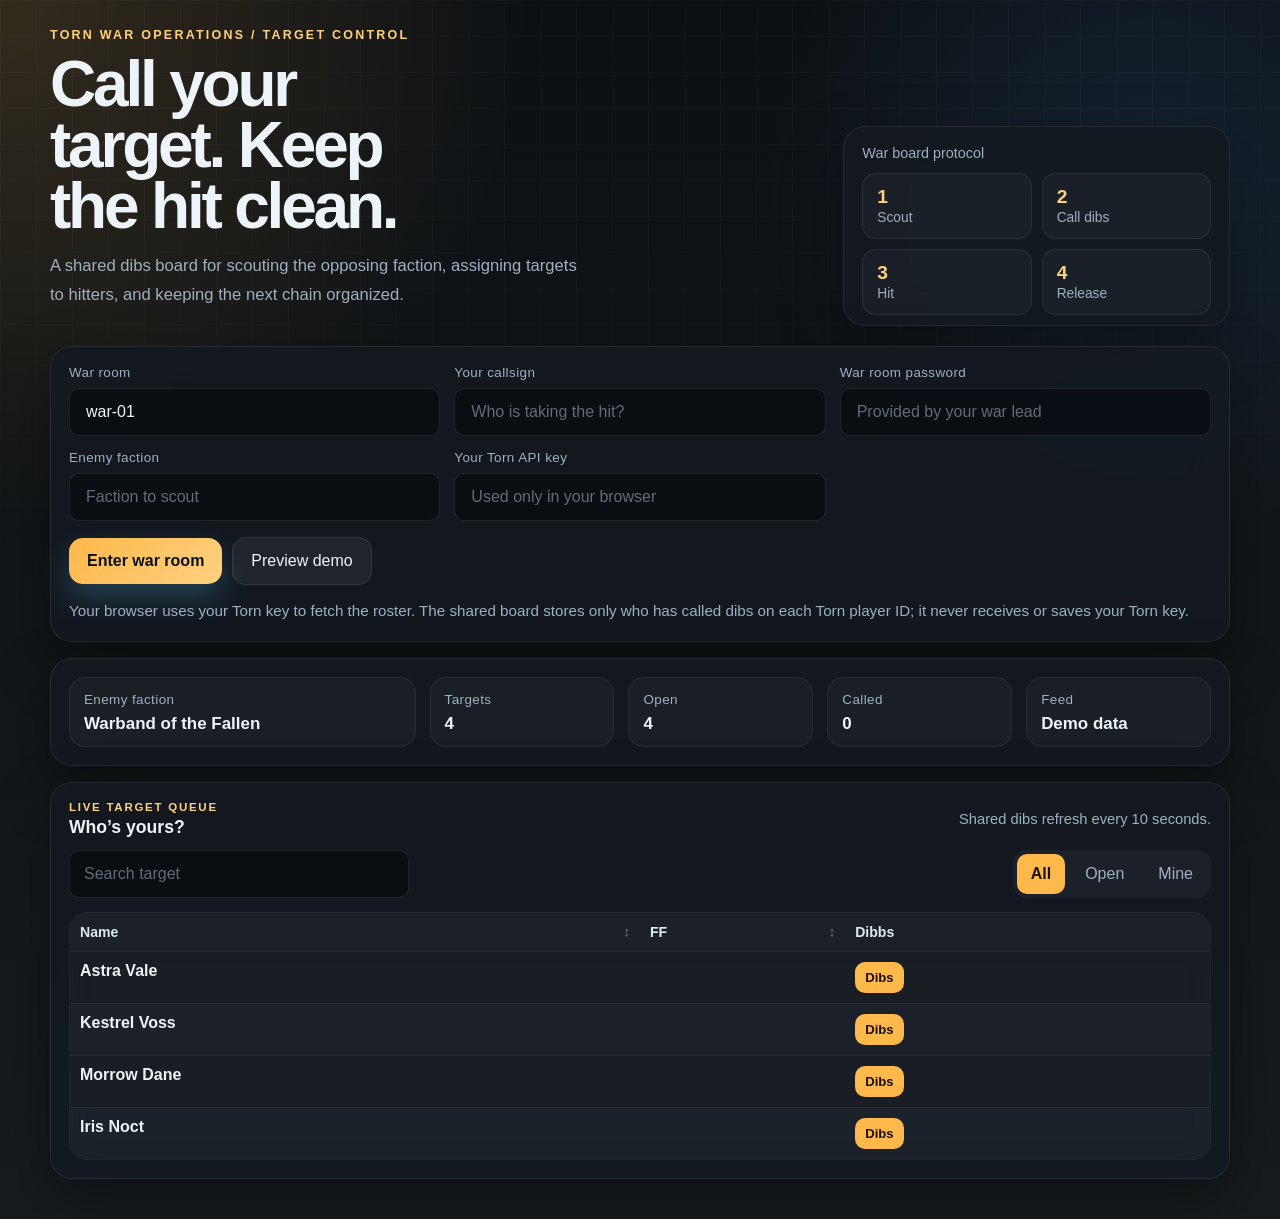
==== index.html @ bb47f4e5 "refactor: remove ultrawide layout support and clean up related styles for improved UI" ====
<!doctype html>
<html lang="en">
<head>
  <meta charset="utf-8">
  <meta name="viewport" content="width=device-width, initial-scale=1">
  <meta name="description" content="A war target dibs board for Torn faction operations.">
  <title>Dibbs | War Target Board</title>
  <link rel="stylesheet" href="styles.css">
</head>
<body>
  <div class="shell">
    <header class="hero">
      <div>
        <p class="eyebrow">Torn war operations / target control</p>
        <h1>Call your target. Keep the hit clean.</h1>
        <p class="lede">
          A shared dibs board for scouting the opposing faction, assigning targets to hitters,
          and keeping the next chain organized.
        </p>
      </div>
      <div class="hero-card">
        <div class="hero-card-label">War board protocol</div>
        <ul>
          <li><strong>1</strong><span>Scout</span></li>
          <li><strong>2</strong><span>Call dibs</span></li>
          <li><strong>3</strong><span>Hit</span></li>
          <li><strong>4</strong><span>Release</span></li>
        </ul>
      </div>
    </header>

    <main>
      <section class="panel controls">
        <form id="faction-form" class="form-grid">
          <label>
            <span>War room</span>
            <input id="room-slug" name="roomSlug" type="text" placeholder="war-01" required>
          </label>
          <label>
            <span>Your callsign</span>
            <input id="callsign" name="callsign" type="text" placeholder="Who is taking the hit?" maxlength="24">
          </label>

          <label>
            <span>War room password</span>
            <input id="room-password" name="roomPassword" type="password" placeholder="Provided by your war lead" autocomplete="current-password">
          </label>
          <label>
            <span>Enemy faction</span>
            <input id="faction-name" name="factionName" type="text" placeholder="Faction to scout" required>
          </label>
          <label>
            <span>Your Torn API key</span>
            <input id="api-key" name="apiKey" type="password" placeholder="Used only in your browser" autocomplete="off" required>
          </label>

          <div class="button-row">
            <button type="submit" class="primary">Enter war room</button>
            <button type="button" id="demo-button" class="secondary">Preview demo</button>
          </div>
        </form>

        <p class="note">
          Your browser uses your Torn key to fetch the roster. The shared board stores only who has
          called dibs on each Torn player ID; it never receives or saves your Torn key.
        </p>
      </section>

      <section class="panel status-strip">
        <div><span class="label">Enemy faction</span><strong id="faction-title">Warband of the Fallen</strong></div>
        <div><span class="label">Targets</span><strong id="member-count">0</strong></div>
        <div><span class="label">Open</span><strong id="open-count">0</strong></div>
        <div><span class="label">Called</span><strong id="claimed-count">0</strong></div>
        <div><span class="label">Feed</span><strong id="data-source">Demo war room</strong></div>
      </section>

      <section class="panel table-panel">
        <div class="table-toolbar">
          <div>
            <p class="section-kicker">Live target queue</p>
            <h2>Who’s yours?</h2>
          </div>
          <span id="message" class="message">Shared dibs refresh every 10 seconds.</span>
        </div>

        <div class="queue-tools">
          <label class="search-field">
            <span class="sr-only">Search targets</span>
            <input id="target-search" type="search" placeholder="Search target">
          </label>
          <div class="filter-group" role="group" aria-label="Target filter">
            <button type="button" class="filter-button active" data-filter="all">All</button>
            <button type="button" class="filter-button" data-filter="open">Open</button>
            <button type="button" class="filter-button" data-filter="mine">Mine</button>
          </div>
        </div>

        <div class="table-wrap">
          <table>
            <thead>
              <tr>
                <th scope="col" aria-sort="none"><button type="button" class="sort-button" data-sort-key="name">Name</button></th>
                <th scope="col" aria-sort="none"><button type="button" class="sort-button" data-sort-key="fairFight">FF</button></th>
                <th scope="col">Dibbs</th>
              </tr>
            </thead>
            <tbody id="member-body">
              <tr class="empty-row">
                <td colspan="3">No targets loaded yet.</td>
              </tr>
            </tbody>
          </table>
        </div>
      </section>
    </main>
  </div>

  <script src="script.js"></script>
</body>
</html>
---- styles.css ----
:root {
  color-scheme: dark;
  --bg: #101418;
  --bg-soft: #151b22;
  --panel: rgba(20, 26, 33, 0.92);
  --panel-border: rgba(255, 255, 255, 0.08);
  --text: #ecf3f9;
  --muted: #9fb0bf;
  --accent: #ffb84a;
  --accent-strong: #ffd080;
  --good: #46cc71;
  --bad: #e74c3c;
  --warn: #f3a81f;
  --blue: #70b8ff;
  --yellow: #f4d03f;
  --row: rgba(255, 255, 255, 0.04);
  --shadow: 0 24px 60px rgba(0, 0, 0, 0.35);
}

* {
  box-sizing: border-box;
}

html,
body {
  margin: 0;
  min-height: 100%;
}

body {
  font-family: "Trebuchet MS", "Segoe UI", sans-serif;
  color: var(--text);
  background:
    radial-gradient(circle at top left, rgba(255, 184, 74, 0.16), transparent 30%),
    radial-gradient(circle at 90% 15%, rgba(78, 163, 255, 0.12), transparent 25%),
    linear-gradient(180deg, #0c1014 0%, #171b1d 100%);
}

body::before {
  content: "";
  position: fixed;
  inset: 0;
  background-image: linear-gradient(rgba(255, 255, 255, 0.03) 1px, transparent 1px), linear-gradient(90deg, rgba(255, 255, 255, 0.03) 1px, transparent 1px);
  background-size: 36px 36px;
  mask-image: linear-gradient(180deg, rgba(0, 0, 0, 0.8), transparent 90%);
  pointer-events: none;
}

.shell {
  width: min(1180px, calc(100% - 32px));
  margin: 0 auto;
  padding: 28px 0 40px;
  position: relative;
}

.hero {
  display: grid;
  grid-template-columns: minmax(0, 1.6fr) minmax(280px, 0.8fr);
  gap: 20px;
  align-items: stretch;
  margin-bottom: 20px;
}

.eyebrow {
  margin: 0 0 12px;
  text-transform: uppercase;
  letter-spacing: 0.18em;
  color: var(--accent-strong);
  font-size: 0.78rem;
  font-weight: 700;
}

h1,
h2,
p {
  margin-top: 0;
}

h1 {
  font-size: clamp(2.4rem, 5vw, 4.5rem);
  line-height: 0.95;
  letter-spacing: -0.05em;
  margin-bottom: 16px;
  max-width: 11ch;
}

.lede {
  max-width: 58ch;
  color: var(--muted);
  font-size: 1.04rem;
  line-height: 1.7;
}

.panel,
.hero-card {
  background: var(--panel);
  border: 1px solid var(--panel-border);
  border-radius: 22px;
  box-shadow: var(--shadow);
  backdrop-filter: blur(20px);
}

.hero-card {
  padding: 18px 18px 10px;
  align-self: end;
}

.hero-card-label {
  color: var(--muted);
  font-size: 0.9rem;
  margin-bottom: 12px;
}

.hero-card ul {
  list-style: none;
  padding: 0;
  margin: 0;
  display: grid;
  grid-template-columns: repeat(2, minmax(0, 1fr));
  gap: 10px;
}

.hero-card li,
.status-strip strong,
table th,
table td,
.label,
.message,
.note {
  font-feature-settings: "tnum" 1, "ss01" 1;
}

.hero-card li {
  border: 1px solid rgba(255, 255, 255, 0.08);
  border-radius: 14px;
  padding: 12px 14px;
  color: var(--text);
  background: rgba(255, 255, 255, 0.03);
}

.hero-card li strong {
  display: block;
  color: var(--accent-strong);
  font-size: 1.2rem;
}

.hero-card li span {
  color: var(--muted);
  font-size: 0.86rem;
}

main {
  display: grid;
  gap: 16px;
  min-width: 0;
}

main > * {
  min-width: 0;
}

.controls,
.status-strip,
.table-panel {
  padding: 18px;
}

.form-grid {
  display: grid;
  grid-template-columns: repeat(3, minmax(0, 1fr));
  gap: 14px;
  align-items: end;
}

.form-grid > label {
  min-width: 0;
}

label {
  display: grid;
  gap: 8px;
}

label span,
.label {
  color: var(--muted);
  font-size: 0.84rem;
  letter-spacing: 0.03em;
}

input,
button {
  font: inherit;
}

input {
  width: 100%;
  min-width: 0;
  height: 48px;
  padding: 14px 16px;
  border-radius: 10px;
  border: 1px solid rgba(255, 255, 255, 0.09);
  background: rgba(7, 10, 14, 0.65);
  color: var(--text);
  outline: none;
  transition: border-color 0.18s ease, background 0.18s ease, box-shadow 0.18s ease;
}

input:focus {
  border-color: rgba(255, 184, 74, 0.75);
  background: rgba(7, 10, 14, 0.9);
  box-shadow: 0 0 0 4px rgba(255, 184, 74, 0.14);
}

input::placeholder {
  color: rgba(159, 176, 191, 0.58);
}

.button-row {
  display: flex;
  grid-column: 1 / -1;
  gap: 10px;
  flex-wrap: wrap;
  align-items: center;
  padding-top: 2px;
}

.toggle-row {
  display: inline-flex;
  align-items: center;
  gap: 10px;
  padding: 13px 14px;
  border-radius: 14px;
  border: 1px solid rgba(255, 255, 255, 0.08);
  background: rgba(255, 255, 255, 0.04);
  color: var(--text);
  cursor: pointer;
  user-select: none;
}

.toggle-row input {
  width: 18px;
  height: 18px;
  margin: 0;
  accent-color: var(--accent-strong);
  box-shadow: none;
}

button {
  border: 0;
  border-radius: 14px;
  padding: 14px 18px;
  cursor: pointer;
  transition: transform 0.18s ease, box-shadow 0.18s ease, background 0.18s ease;
}

button:hover {
  transform: translateY(-1px);
}

.primary {
  color: #07121a;
  background: linear-gradient(135deg, var(--accent), var(--accent-strong));
  box-shadow: 0 14px 28px rgba(90, 200, 250, 0.22);
  font-weight: 700;
}

.secondary {
  color: var(--text);
  background: rgba(255, 255, 255, 0.06);
  border: 1px solid rgba(255, 255, 255, 0.08);
}

.note {
  margin: 14px 0 0;
  color: var(--muted);
  line-height: 1.6;
  font-size: 0.95rem;
}

.status-strip {
  display: grid;
  grid-template-columns: 1.5fr repeat(4, minmax(0, 0.8fr));
  gap: 14px;
}

.status-strip > div {
  padding: 12px 14px;
  border-radius: 16px;
  background: rgba(255, 255, 255, 0.03);
  border: 1px solid rgba(255, 255, 255, 0.06);
}

.status-strip strong {
  display: block;
  margin-top: 6px;
  font-size: 1.06rem;
  overflow-wrap: anywhere;
}

.table-toolbar {
  display: flex;
  justify-content: space-between;
  align-items: center;
  gap: 14px;
  margin-bottom: 12px;
}

.table-toolbar h2 {
  margin-bottom: 0;
  font-size: 1.1rem;
}

.section-kicker {
  margin: 0 0 4px;
  color: var(--accent-strong);
  font-size: 0.72rem;
  font-weight: 700;
  letter-spacing: 0.15em;
  text-transform: uppercase;
}

.queue-tools {
  display: flex;
  justify-content: space-between;
  gap: 14px;
  margin-bottom: 14px;
}

.search-field {
  width: min(340px, 100%);
}

.search-field input {
  padding: 11px 14px;
}

.filter-group {
  display: flex;
  gap: 6px;
  padding: 4px;
  border-radius: 14px;
  background: rgba(255, 255, 255, 0.04);
}

.filter-button {
  padding: 9px 14px;
  border-radius: 10px;
  color: var(--muted);
  background: transparent;
}

.filter-button.active {
  color: #17110a;
  background: var(--accent);
  font-weight: 700;
}

.message {
  color: var(--muted);
  font-size: 0.92rem;
}

.table-wrap {
  overflow: auto;
  border-radius: 18px;
  border: 1px solid rgba(255, 255, 255, 0.06);
}

table {
  width: 100%;
  border-collapse: collapse;
  min-width: 400px;
  table-layout: fixed;
}

table th:nth-child(1),
table td:nth-child(1) {
  width: 50%;
}

table th:nth-child(2),
table td:nth-child(2) {
  width: 18%;
}

table th:nth-child(3),
table td:nth-child(3) {
  width: 32%;
}

thead th {
  text-align: left;
  background: rgba(255, 255, 255, 0.04);
  color: #dfe9f1;
  font-size: 0.88rem;
  padding: 11px 10px;
  position: sticky;
  top: 0;
  z-index: 1;
}

.sort-button {
  width: 100%;
  display: inline-flex;
  align-items: center;
  justify-content: space-between;
  gap: 8px;
  padding: 0;
  border: 0;
  background: transparent;
  color: inherit;
  font: inherit;
  font-weight: inherit;
  cursor: pointer;
}

.sort-button::after {
  content: "\2195";
  font-size: 0.82rem;
  color: rgba(223, 233, 241, 0.45);
}

.sort-button[data-direction="asc"]::after {
  content: "\2191";
  color: var(--accent-strong);
}

.sort-button[data-direction="desc"]::after {
  content: "\2193";
  color: var(--accent-strong);
}

.sort-button:focus-visible {
  outline: 2px solid rgba(132, 220, 255, 0.7);
  outline-offset: 2px;
  border-radius: 8px;
}

tbody tr {
  background: rgba(255, 255, 255, 0.02);
}

tbody tr:nth-child(even) {
  background: var(--row);
}

tbody tr.is-claimed {
  background: rgba(255, 184, 74, 0.07);
}

tbody td {
  padding: 10px;
  border-top: 1px solid rgba(255, 255, 255, 0.05);
  vertical-align: top;
}

.dibs-button,
.release-button {
  padding: 8px 10px;
  border-radius: 10px;
  font-size: 0.82rem;
  font-weight: 700;
}

.dibs-button {
  color: #17110a;
  background: var(--accent);
}

.release-button {
  margin-top: 6px;
  padding: 5px 7px;
  color: var(--muted);
  background: rgba(255, 255, 255, 0.08);
}

.claim-state {
  min-width: 0;
}

.claim-state strong,
.claim-state small {
  display: block;
}

.claim-state strong {
  color: var(--accent-strong);
  font-size: 0.88rem;
}

.claim-state small {
  margin-top: 3px;
  color: var(--muted);
  font-size: 0.74rem;
}

.sr-only {
  position: absolute;
  width: 1px;
  height: 1px;
  padding: 0;
  margin: -1px;
  overflow: hidden;
  clip: rect(0, 0, 0, 0);
  white-space: nowrap;
  border: 0;
}

.status-badge,
.revive-badge {
  display: inline-flex;
  align-items: center;
  gap: 8px;
  border-radius: 999px;
  padding: 7px 10px;
  font-size: 0.86rem;
  font-weight: 700;
}

.status-badge::before,
.revive-badge::before {
  content: "";
  width: 9px;
  height: 9px;
  border-radius: 50%;
  background: currentColor;
}

.status-green {
  color: var(--good);
}

.status-red {
  color: var(--bad);
}

.status-blue {
  color: var(--blue);
}

.status-orange {
  color: var(--warn);
}

.status-yellow {
  color: var(--yellow);
}

.status-default {
  color: var(--text);
}

.revive-yes {
  color: var(--good);
}

.empty-row td {
  text-align: center;
  color: var(--muted);
  padding: 28px 16px;
}

@media (max-width: 920px) {
  .hero,
  .form-grid,
  .status-strip {
    grid-template-columns: 1fr;
  }

  h1 {
    max-width: none;
  }

  .table-toolbar {
    align-items: flex-start;
    flex-direction: column;
  }

  .status-strip {
    grid-template-columns: repeat(2, minmax(0, 1fr));
  }
}

@media (max-width: 640px) {
  .shell {
    width: min(100% - 20px, 1180px);
    padding-top: 18px;
  }

  .controls,
  .status-strip,
  .table-panel,
  .hero-card {
    border-radius: 18px;
  }

  .queue-tools {
    align-items: stretch;
    flex-direction: column;
  }

  .search-field {
    width: 100%;
  }

  .filter-group {
    justify-content: stretch;
  }

  .filter-button {
    flex: 1;
  }
}
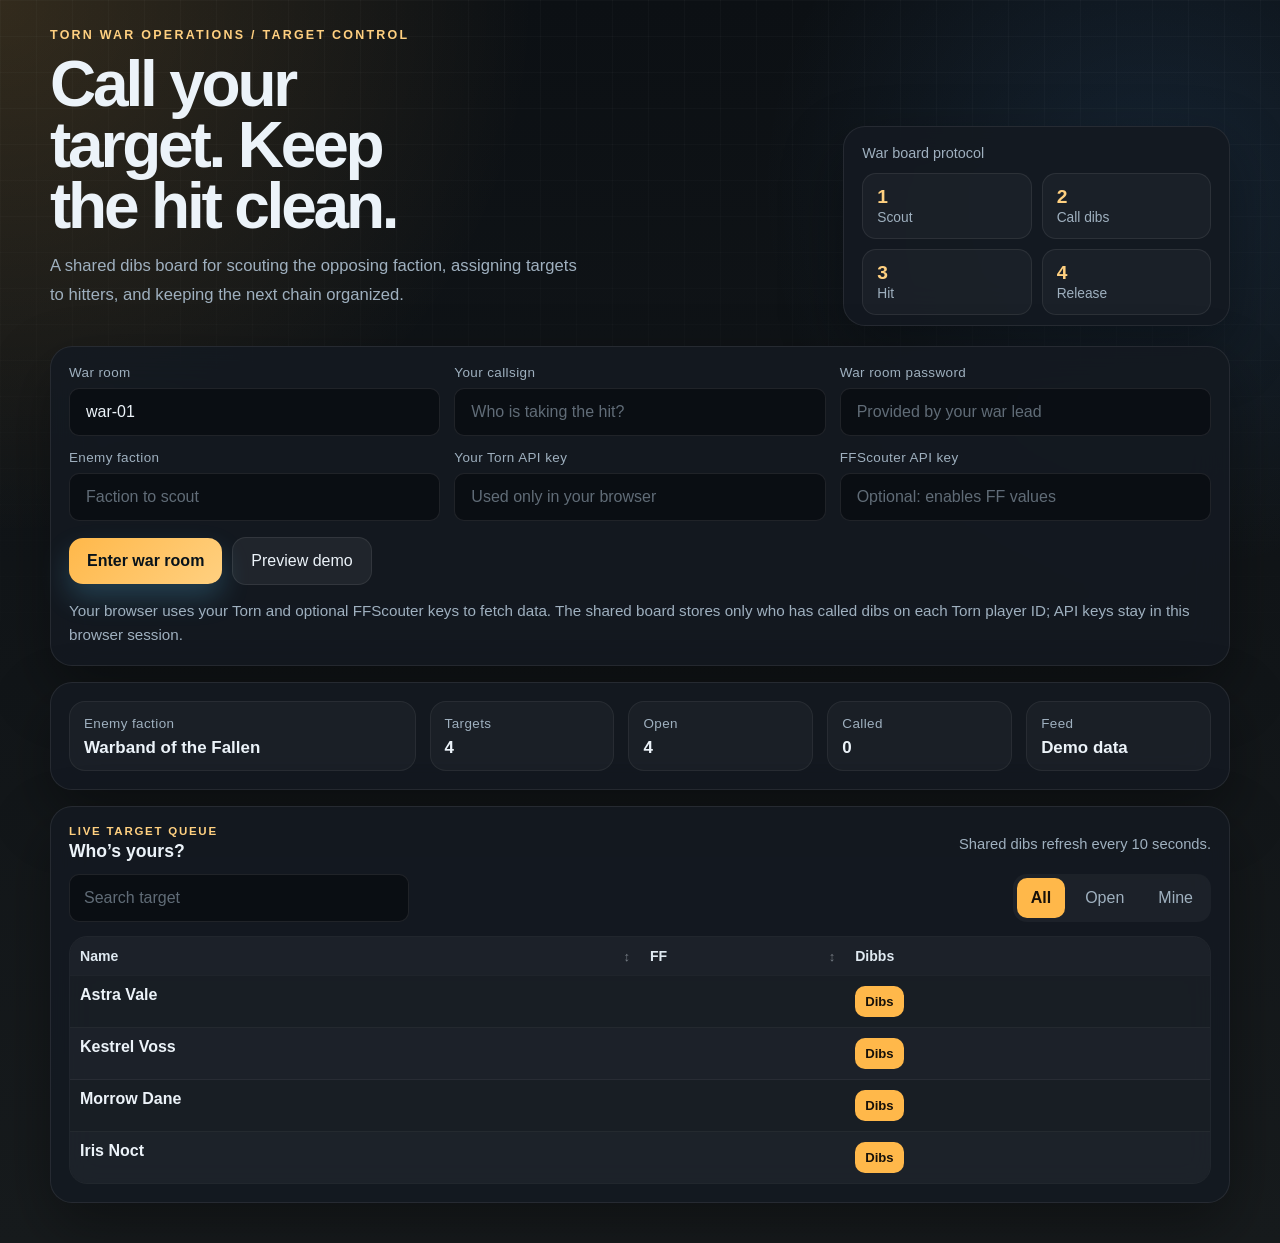
==== commit fd9e13cc: "feat: add FFScouter API key input and session storage for room context" ====
--- a/index.html
+++ b/index.html
@@ -53,6 +53,10 @@
             <span>Your Torn API key</span>
             <input id="api-key" name="apiKey" type="password" placeholder="Used only in your browser" autocomplete="off" required>
           </label>
+          <label>
+            <span>FFScouter API key</span>
+            <input id="ffscouter-api-key" name="ffscouterApiKey" type="password" placeholder="Optional: enables FF values" autocomplete="off">
+          </label>
 
           <div class="button-row">
             <button type="submit" class="primary">Enter war room</button>
@@ -61,8 +65,8 @@
         </form>
 
         <p class="note">
-          Your browser uses your Torn key to fetch the roster. The shared board stores only who has
-          called dibs on each Torn player ID; it never receives or saves your Torn key.
+          Your browser uses your Torn and optional FFScouter keys to fetch data. The shared board stores
+          only who has called dibs on each Torn player ID; API keys stay in this browser session.
         </p>
       </section>
 
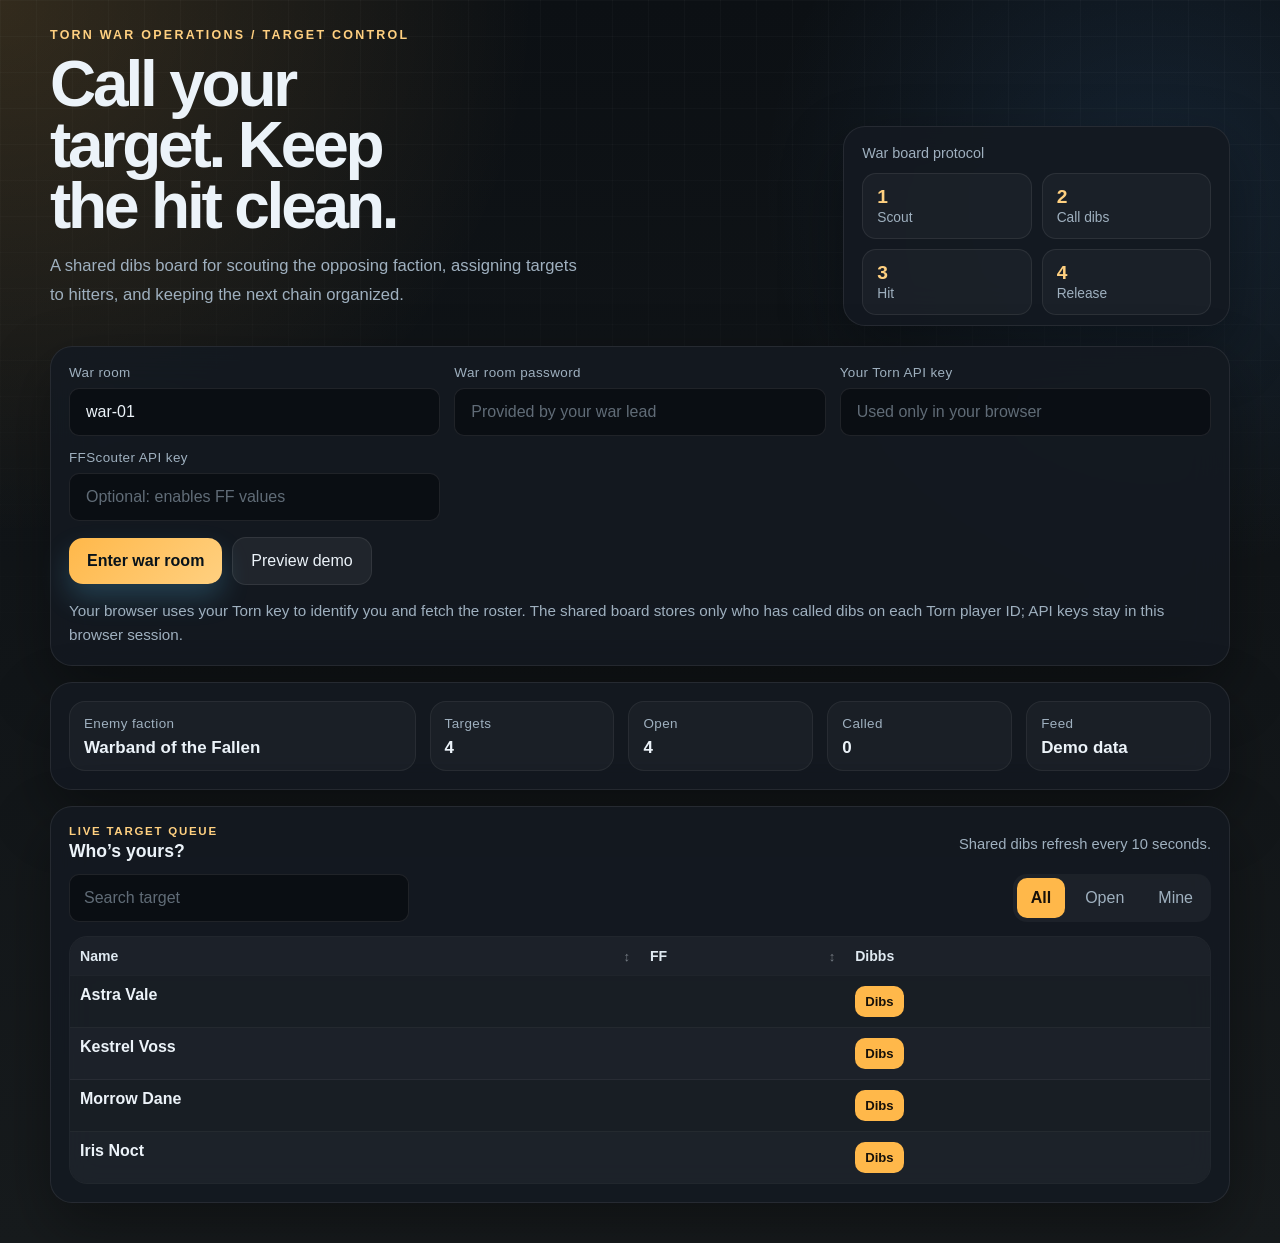
==== commit 3667f229: "refactor: streamline form inputs by removing callsign and faction name fields for cleaner UI" ====
--- a/index.html
+++ b/index.html
@@ -37,17 +37,8 @@
             <input id="room-slug" name="roomSlug" type="text" placeholder="war-01" required>
           </label>
           <label>
-            <span>Your callsign</span>
-            <input id="callsign" name="callsign" type="text" placeholder="Who is taking the hit?" maxlength="24">
-          </label>
-
-          <label>
             <span>War room password</span>
             <input id="room-password" name="roomPassword" type="password" placeholder="Provided by your war lead" autocomplete="current-password">
-          </label>
-          <label>
-            <span>Enemy faction</span>
-            <input id="faction-name" name="factionName" type="text" placeholder="Faction to scout" required>
           </label>
           <label>
             <span>Your Torn API key</span>
@@ -65,7 +56,7 @@
         </form>
 
         <p class="note">
-          Your browser uses your Torn and optional FFScouter keys to fetch data. The shared board stores
+          Your browser uses your Torn key to identify you and fetch the roster. The shared board stores
           only who has called dibs on each Torn player ID; API keys stay in this browser session.
         </p>
       </section>
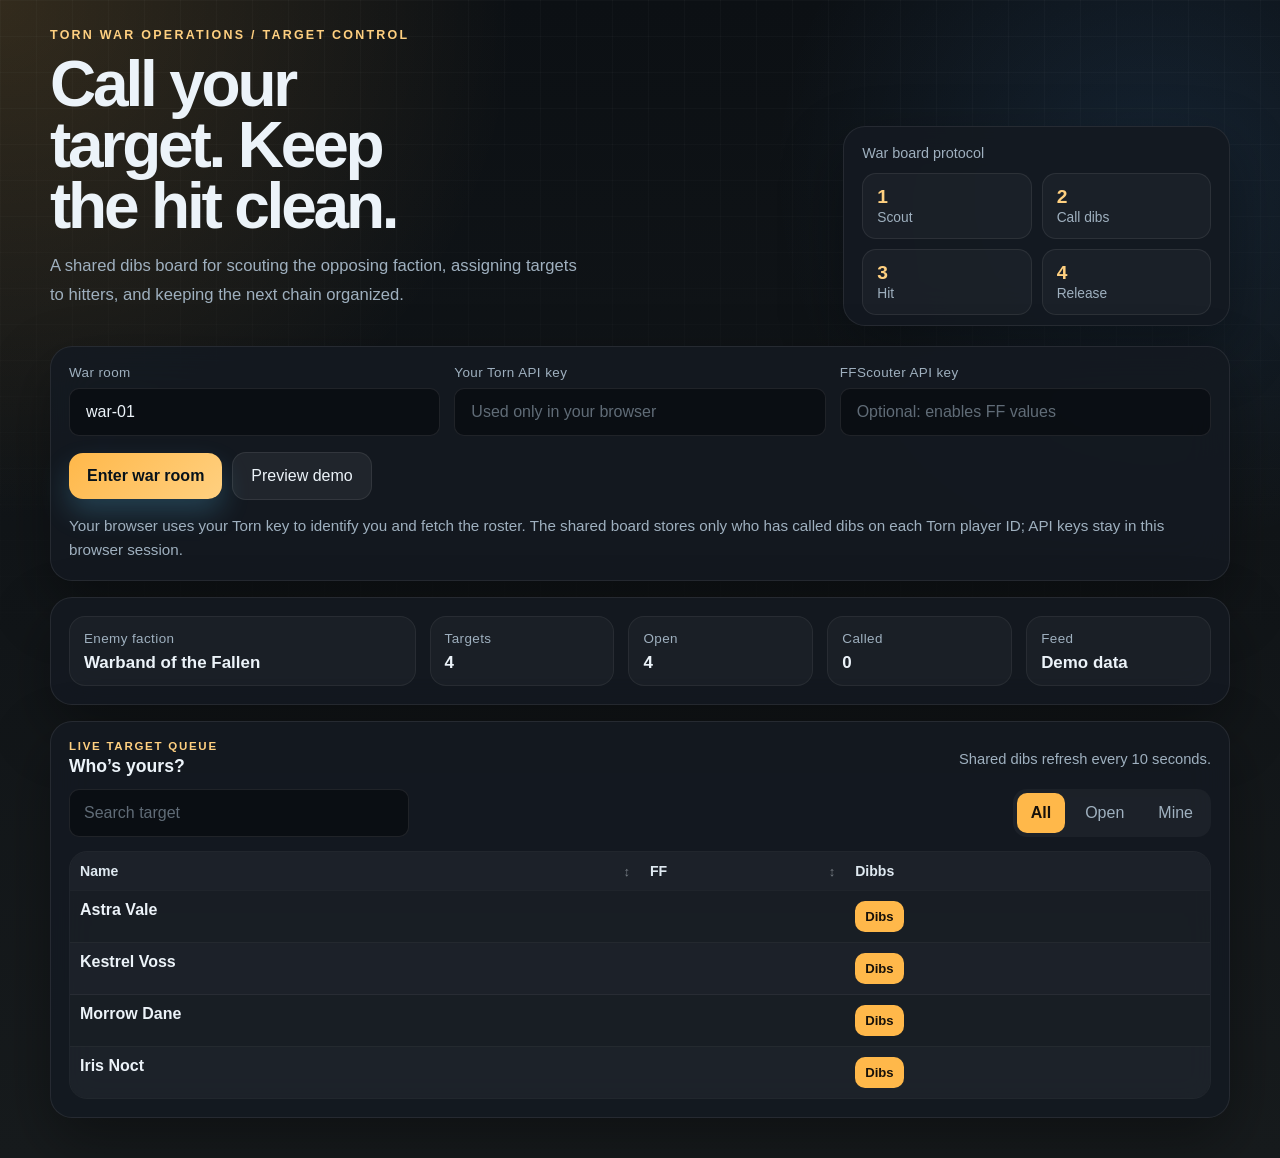
==== commit a22aadcb: "refactor: remove room password input and related logic for simplified access" ====
--- a/index.html
+++ b/index.html
@@ -35,10 +35,6 @@
           <label>
             <span>War room</span>
             <input id="room-slug" name="roomSlug" type="text" placeholder="war-01" required>
-          </label>
-          <label>
-            <span>War room password</span>
-            <input id="room-password" name="roomPassword" type="password" placeholder="Provided by your war lead" autocomplete="current-password">
           </label>
           <label>
             <span>Your Torn API key</span>
@@ -110,6 +106,6 @@
     </main>
   </div>
 
-  <script src="script.js"></script>
+  <script src="script.js?v=20260818"></script>
 </body>
 </html>
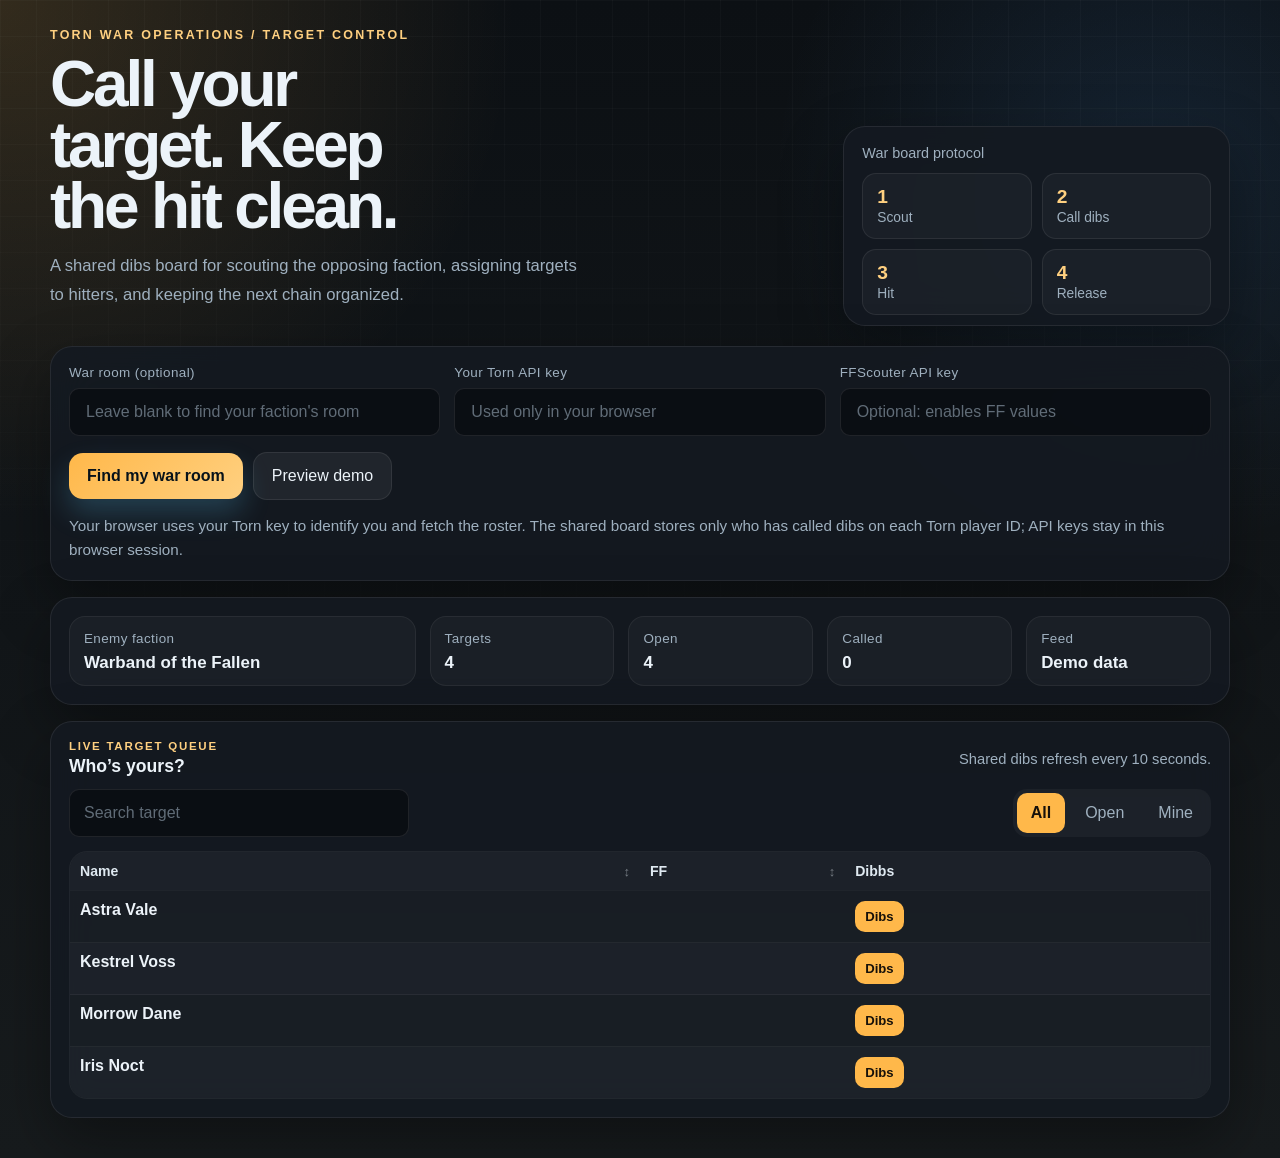
==== commit 36b69101: "refactor: update war room input to be optional and adjust related messaging" ====
--- a/index.html
+++ b/index.html
@@ -33,8 +33,8 @@
       <section class="panel controls">
         <form id="faction-form" class="form-grid">
           <label>
-            <span>War room</span>
-            <input id="room-slug" name="roomSlug" type="text" placeholder="war-01" required>
+            <span>War room (optional)</span>
+            <input id="room-slug" name="roomSlug" type="text" placeholder="Leave blank to find your faction's room">
           </label>
           <label>
             <span>Your Torn API key</span>
@@ -46,7 +46,7 @@
           </label>
 
           <div class="button-row">
-            <button type="submit" class="primary">Enter war room</button>
+            <button type="submit" class="primary">Find my war room</button>
             <button type="button" id="demo-button" class="secondary">Preview demo</button>
           </div>
         </form>
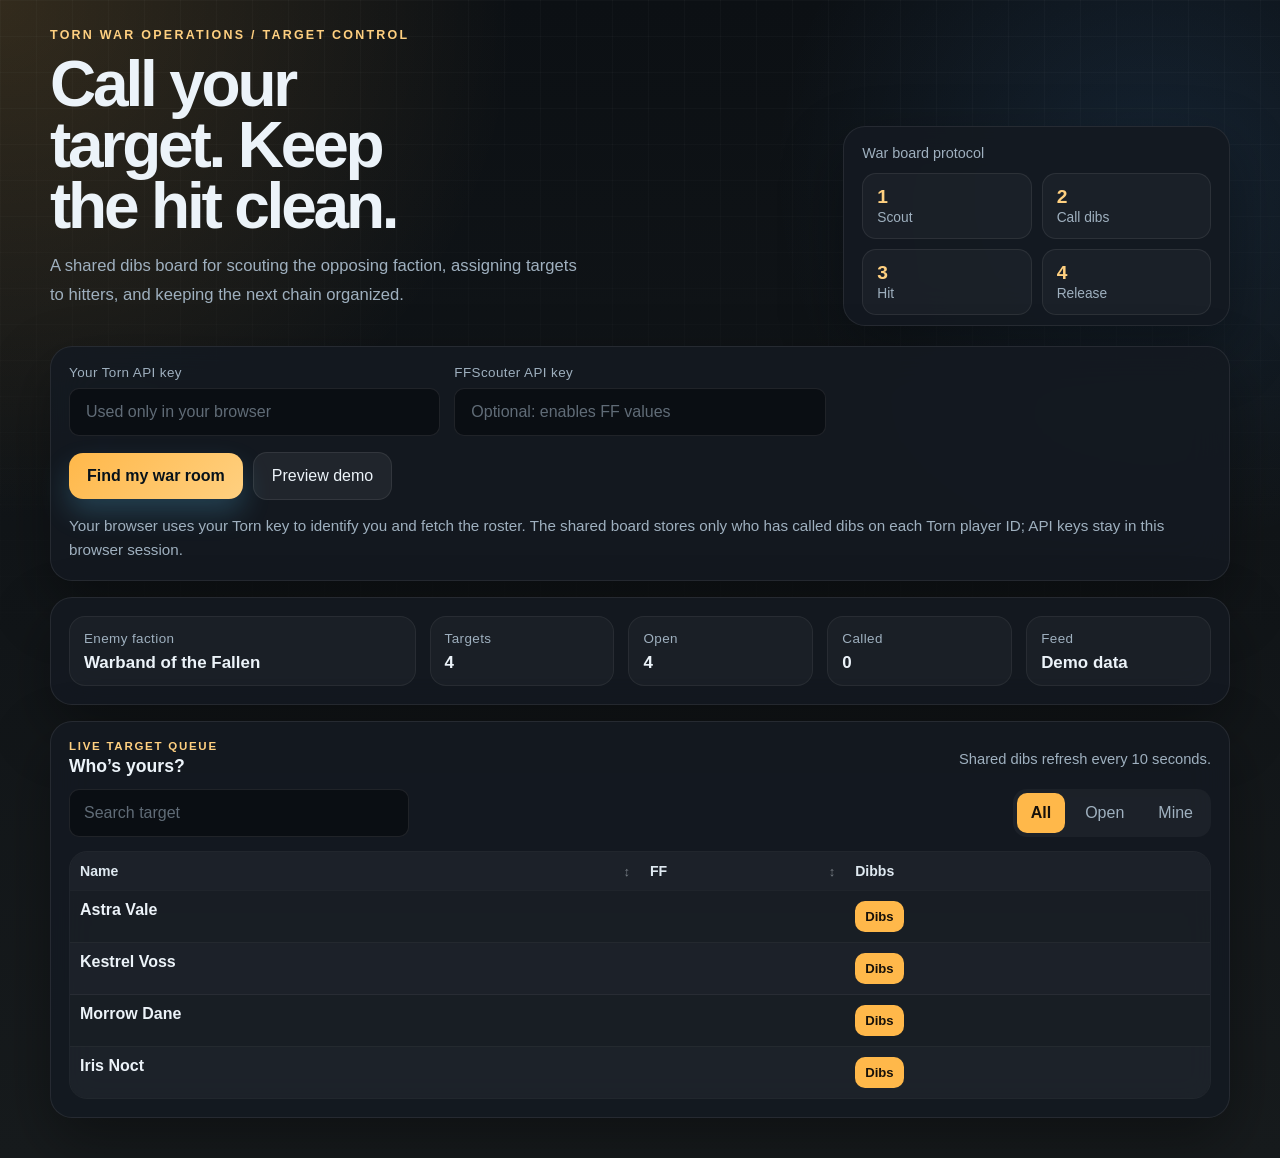
==== commit e9640fd1: "refactor: remove war room input and update related logic for improved context handling" ====
--- a/index.html
+++ b/index.html
@@ -32,10 +32,6 @@
     <main>
       <section class="panel controls">
         <form id="faction-form" class="form-grid">
-          <label>
-            <span>War room (optional)</span>
-            <input id="room-slug" name="roomSlug" type="text" placeholder="Leave blank to find your faction's room">
-          </label>
           <label>
             <span>Your Torn API key</span>
             <input id="api-key" name="apiKey" type="password" placeholder="Used only in your browser" autocomplete="off" required>
@@ -106,6 +102,6 @@
     </main>
   </div>
 
-  <script src="script.js?v=20260818"></script>
+  <script src="script.js?v=20260819"></script>
 </body>
 </html>
